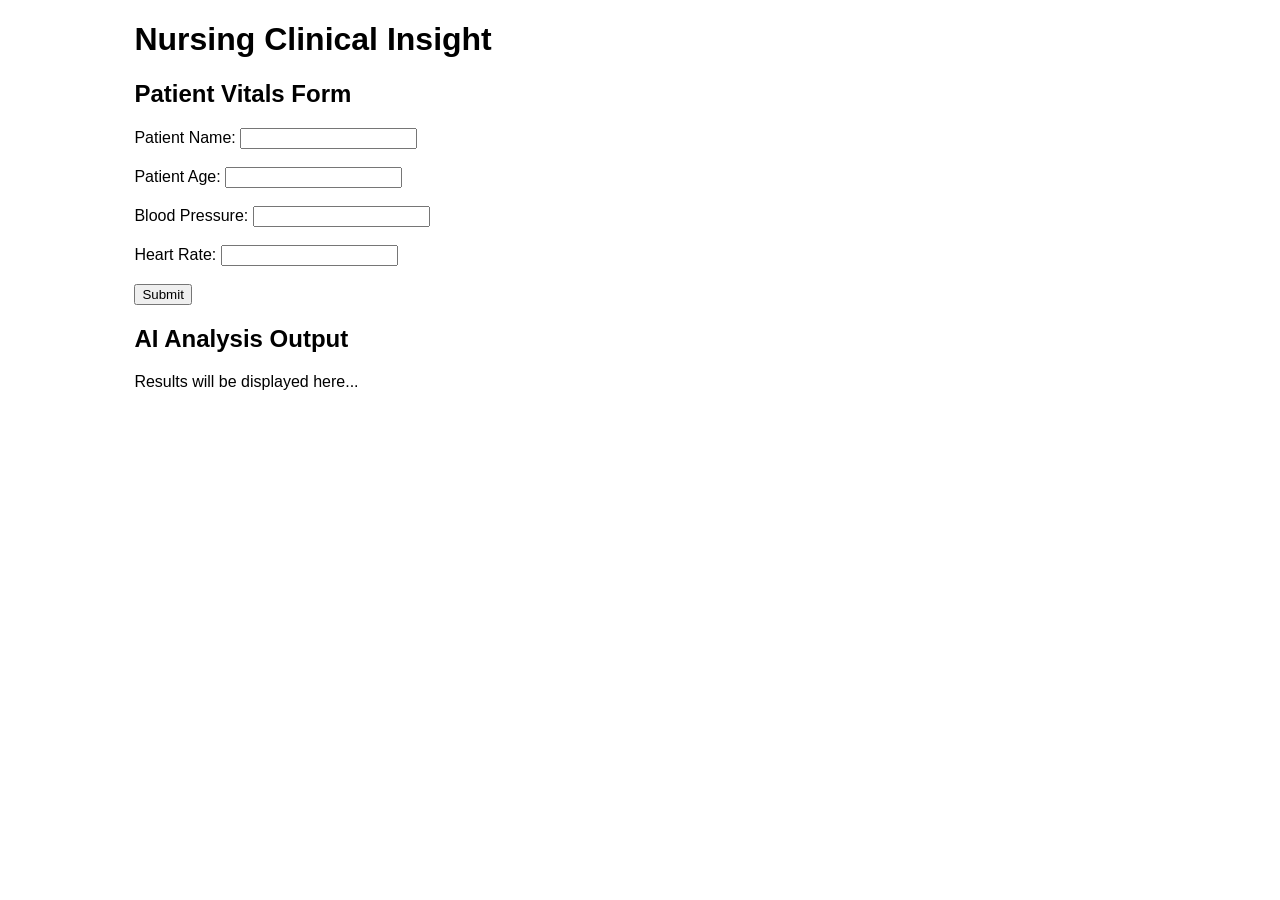
==== index.html @ adc15f8d "Create index.html with main application interface and bilingual support, patient vitals form, and AI" ====
<!DOCTYPE html>
<html>
<head>
    <meta charset="UTF-8">
    <meta name="viewport" content="width=device-width, initial-scale=1.0">
    <title>Nursing Clinical Insight</title>
    <style>
        body { font-family: Arial, sans-serif; }
        .container { width: 80%; margin: auto; }
        .form-section, .analysis-section { margin-top: 20px; }
    </style>
</head>
<body>
    <div class="container">
        <h1>Nursing Clinical Insight</h1>
        <h2>Patient Vitals Form</h2>
        <form id="vitalsForm">
            <label for="patientName">Patient Name:</label>
            <input type="text" id="patientName" required><br><br>
            <label for="patientAge">Patient Age:</label>
            <input type="number" id="patientAge" required><br><br>
            <label for="bloodPressure">Blood Pressure:</label>
            <input type="text" id="bloodPressure" required><br><br>
            <label for="heartRate">Heart Rate:</label>
            <input type="text" id="heartRate" required><br><br>
            <button type="submit">Submit</button>
        </form>
        <div class="analysis-section">
            <h2>AI Analysis Output</h2>
            <div id="aiOutput">Results will be displayed here...</div>
        </div>
    </div>
    <script>
        const form = document.getElementById('vitalsForm');
        form.addEventListener('submit', function(event) {
            event.preventDefault();
            // Placeholder for AI analysis logic
            document.getElementById('aiOutput').innerHTML = 'Analysis based on provided vitals...';
        });
    </script>
</body>
</html>
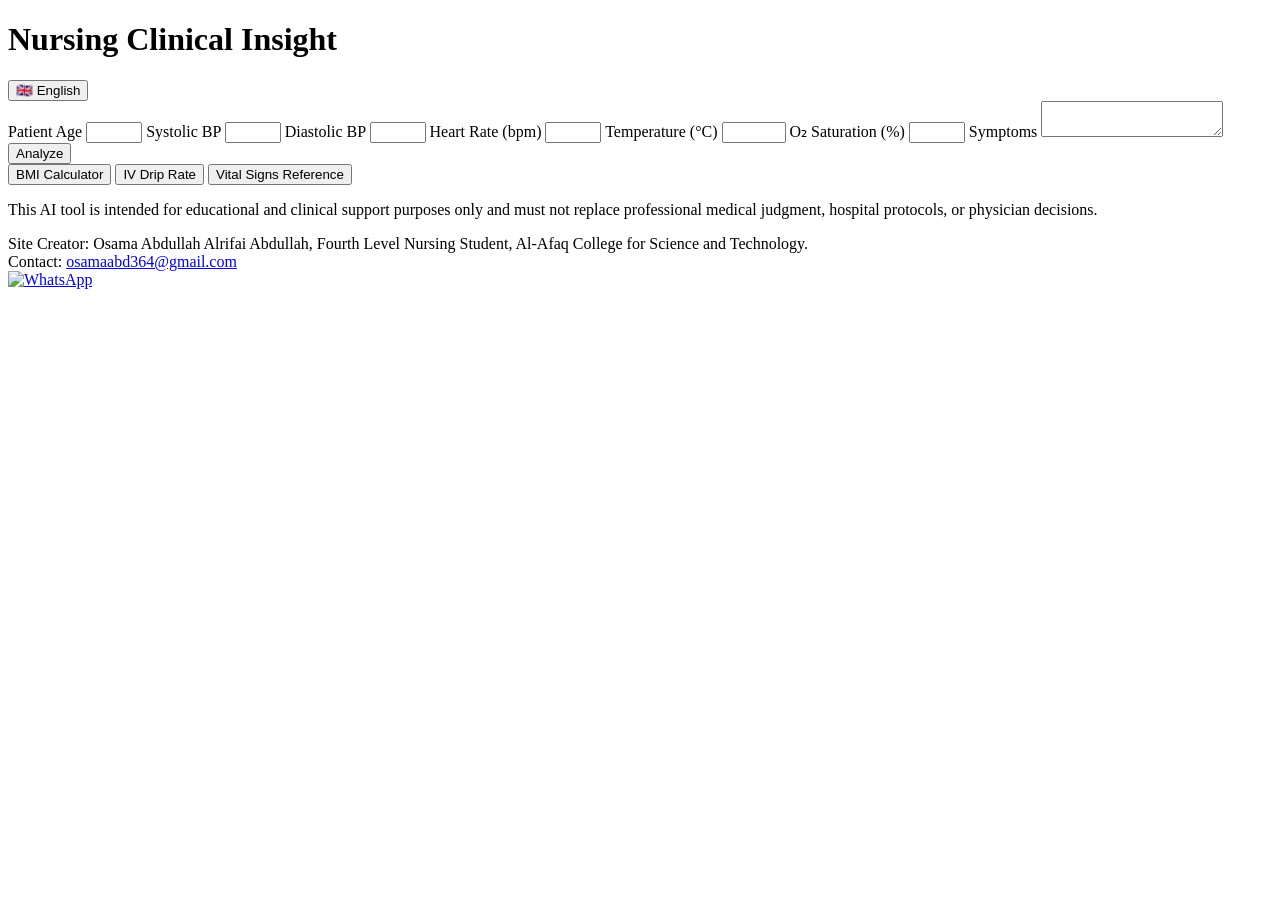
==== commit f1b4f9a7: "Rename public_index.html to index.html" ====
--- a/index.html
+++ b/index.html
@@ -1,42 +1,82 @@
 <!DOCTYPE html>
-<html>
+<html lang="en" dir="ltr">
 <head>
-    <meta charset="UTF-8">
-    <meta name="viewport" content="width=device-width, initial-scale=1.0">
-    <title>Nursing Clinical Insight</title>
-    <style>
-        body { font-family: Arial, sans-serif; }
-        .container { width: 80%; margin: auto; }
-        .form-section, .analysis-section { margin-top: 20px; }
-    </style>
+  <meta charset="UTF-8">
+  <meta name="viewport" content="width=device-width, initial-scale=1">
+  <title>Nursing Clinical Insight</title>
+  <link rel="stylesheet" href="css/style.css">
 </head>
 <body>
-    <div class="container">
-        <h1>Nursing Clinical Insight</h1>
-        <h2>Patient Vitals Form</h2>
-        <form id="vitalsForm">
-            <label for="patientName">Patient Name:</label>
-            <input type="text" id="patientName" required><br><br>
-            <label for="patientAge">Patient Age:</label>
-            <input type="number" id="patientAge" required><br><br>
-            <label for="bloodPressure">Blood Pressure:</label>
-            <input type="text" id="bloodPressure" required><br><br>
-            <label for="heartRate">Heart Rate:</label>
-            <input type="text" id="heartRate" required><br><br>
-            <button type="submit">Submit</button>
-        </form>
-        <div class="analysis-section">
-            <h2>AI Analysis Output</h2>
-            <div id="aiOutput">Results will be displayed here...</div>
-        </div>
-    </div>
-    <script>
-        const form = document.getElementById('vitalsForm');
-        form.addEventListener('submit', function(event) {
-            event.preventDefault();
-            // Placeholder for AI analysis logic
-            document.getElementById('aiOutput').innerHTML = 'Analysis based on provided vitals...';
-        });
-    </script>
+  <main class="container" id="main-container">
+    <header>
+      <h1 id="app-title">Nursing Clinical Insight</h1>
+      <button id="lang-toggle" aria-label="Toggle language">🇬🇧 English</button>
+    </header>
+    <form id="vitals-form" autocomplete="off" aria-describedby="disclaimer">
+      <div class="form-grid">
+        <label>
+          <span data-en="Patient Age" data-ar="العمر">Patient Age</span>
+          <input type="number" name="age" min="0" max="120" required>
+        </label>
+        <label>
+          <span data-en="Systolic BP" data-ar="الضغط الانقباضي">Systolic BP</span>
+          <input type="number" name="systolic" min="40" max="250" required>
+        </label>
+        <label>
+          <span data-en="Diastolic BP" data-ar="الضغط الانبساطي">Diastolic BP</span>
+          <input type="number" name="diastolic" min="30" max="150" required>
+        </label>
+        <label>
+          <span data-en="Heart Rate (bpm)" data-ar="النبض (دقيقة)">Heart Rate (bpm)</span>
+          <input type="number" name="heartRate" min="30" max="220" required>
+        </label>
+        <label>
+          <span data-en="Temperature (°C)" data-ar="درجة الحرارة">Temperature (°C)</span>
+          <input type="number" name="temperature" step="0.1" min="32" max="43" required>
+        </label>
+        <label>
+          <span data-en="O₂ Saturation (%)" data-ar="تشبع الأكسجين">O₂ Saturation (%)</span>
+          <input type="number" name="spo2" min="50" max="100" required>
+        </label>
+        <label class="symptoms-label full-width">
+          <span data-en="Symptoms" data-ar="الأعراض">Symptoms</span>
+          <textarea name="symptoms" rows="2" required></textarea>
+        </label>
+      </div>
+      <button type="submit" class="submit-btn" id="submitBtn" aria-busy="false" data-en="Analyze" data-ar="تحليل">Analyze</button>
+    </form>
+
+    <section id="ai-analysis" aria-live="polite" style="display:none;"></section>
+    <nav class="tools-tabs" aria-label="Nursing Tools">
+      <button class="tab-btn" data-tool="bmi">BMI Calculator</button>
+      <button class="tab-btn" data-tool="ivdrip">IV Drip Rate</button>
+      <button class="tab-btn" data-tool="vitalsref">Vital Signs Reference</button>
+    </nav>
+
+    <section id="nursing-tools">
+      <!-- Content dynamically injected via JS -->
+    </section>
+
+    <section class="disclaimer-container">
+      <p class="disclaimer" id="disclaimer" data-en="This AI tool is intended for educational and clinical support purposes only and must not replace professional medical judgment, hospital protocols, or physician decisions."
+         data-ar="هذه الأداة الذكية مخصصة للأغراض التعليمية ولدعم التمريض فقط، ولا تغني عن الحكم الطبي المهني أو البروتوكولات بالمستشفى أو قرارات الأطباء.">
+        This AI tool is intended for educational and clinical support purposes only and must not replace professional medical judgment, hospital protocols, or physician decisions.
+      </p>
+    </section>
+  </main>
+  <footer>
+    <span id="footer-en" style="display:inline;">
+      Site Creator: Osama Abdullah Alrifai Abdullah, Fourth Level Nursing Student, Al-Afaq College for Science and Technology. <br>
+      Contact: <a href="mailto:osamaabd364@gmail.com">osamaabd364@gmail.com</a>
+    </span>
+    <span id="footer-ar" style="display:none;">
+      صُنع بواسطة: أسامة عبدالله الرفاعي عبدالله – طالب تمريض، المستوى الرابع – كلية آفاق للعلوم والتقنية.<br>
+      البريد الإلكتروني: <a href="mailto:osamaabd364@gmail.com">osamaabd364@gmail.com</a>
+    </span>
+  </footer>
+  <a href="https://wa.me/249125798205" title="WhatsApp" class="whatsapp-btn" target="_blank" rel="noopener" aria-label="Contact via WhatsApp">
+    <img src="assets/whatsapp-icon.svg" alt="WhatsApp" />
+  </a>
+  <script src="js/app.js"></script>
 </body>
-</html>+</html>
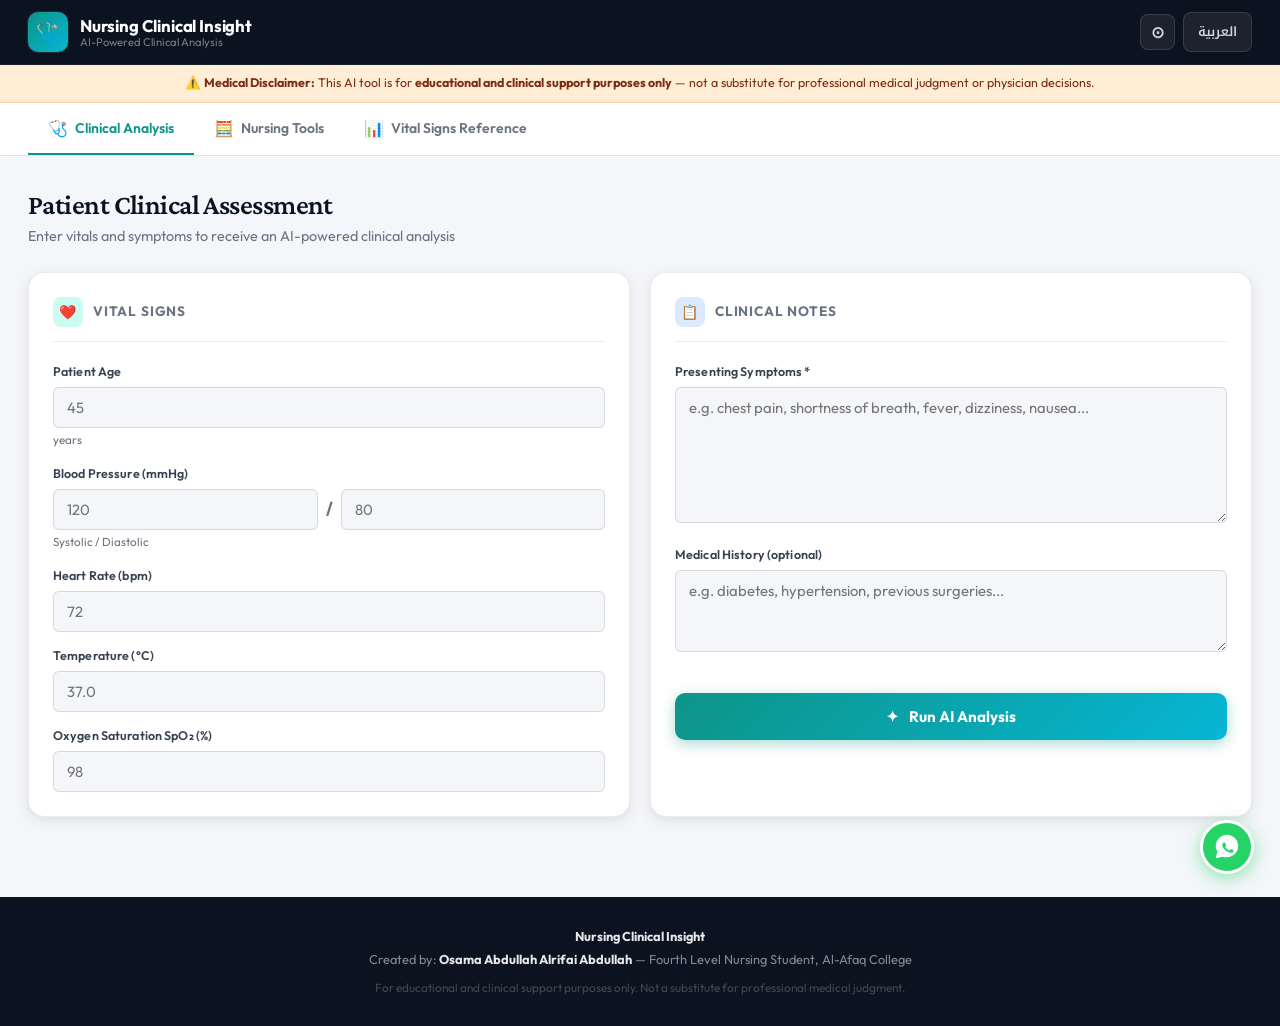
==== commit 6765006d: "Add files via upload" ====
--- a/index.html
+++ b/index.html
@@ -1,82 +1,995 @@
 <!DOCTYPE html>
 <html lang="en" dir="ltr">
 <head>
-  <meta charset="UTF-8">
-  <meta name="viewport" content="width=device-width, initial-scale=1">
-  <title>Nursing Clinical Insight</title>
-  <link rel="stylesheet" href="css/style.css">
+<meta charset="UTF-8">
+<meta name="viewport" content="width=device-width, initial-scale=1.0">
+<title>Nursing Clinical Insight | أداة التحليل السريري</title>
+<link rel="preconnect" href="https://fonts.googleapis.com">
+<link href="https://fonts.googleapis.com/css2?family=Outfit:wght@300;400;500;600;700;800&family=Crimson+Pro:ital,wght@0,400;0,600;1,400&family=Noto+Kufi+Arabic:wght@300;400;500;600;700&display=swap" rel="stylesheet">
+<style>
+:root {
+  --ink: #0b1320;
+  --ink2: #374151;
+  --ink3: #6b7280;
+  --canvas: #f4f6fa;
+  --white: #ffffff;
+  --card: #ffffff;
+  --border: rgba(0,0,0,0.08);
+  --border2: rgba(0,0,0,0.12);
+
+  --teal: #0d9488;
+  --teal-light: #ccfbf1;
+  --teal-dark: #065f52;
+  --cyan: #06b6d4;
+  --blue: #2563eb;
+  --indigo: #4f46e5;
+
+  --red: #dc2626;
+  --red-light: #fee2e2;
+  --orange: #ea580c;
+  --orange-light: #ffedd5;
+  --yellow: #d97706;
+  --yellow-light: #fef3c7;
+  --green: #059669;
+  --green-light: #d1fae5;
+
+  --shadow-sm: 0 1px 3px rgba(0,0,0,0.06), 0 1px 2px rgba(0,0,0,0.04);
+  --shadow: 0 4px 16px rgba(0,0,0,0.07), 0 2px 6px rgba(0,0,0,0.04);
+  --shadow-lg: 0 10px 40px rgba(0,0,0,0.10), 0 4px 12px rgba(0,0,0,0.06);
+  --radius: 16px;
+  --radius-sm: 10px;
+  --radius-xs: 6px;
+
+  --font: 'Outfit', 'Noto Kufi Arabic', sans-serif;
+  --font-serif: 'Crimson Pro', serif;
+}
+
+*, *::before, *::after { box-sizing: border-box; margin: 0; padding: 0; }
+html { scroll-behavior: smooth; }
+
+body {
+  font-family: var(--font);
+  background: var(--canvas);
+  color: var(--ink);
+  min-height: 100vh;
+  line-height: 1.6;
+}
+body.rtl { direction: rtl; font-family: 'Noto Kufi Arabic', 'Outfit', sans-serif; }
+
+/* ── HEADER ── */
+header {
+  background: var(--ink);
+  position: sticky; top: 0; z-index: 200;
+  border-bottom: 1px solid rgba(255,255,255,0.06);
+}
+.header-inner {
+  max-width: 1280px; margin: 0 auto;
+  display: flex; align-items: center; justify-content: space-between;
+  padding: 0 28px; height: 64px; gap: 20px;
+}
+.logo-area { display: flex; align-items: center; gap: 12px; flex-shrink: 0; }
+.logo-mark {
+  width: 40px; height: 40px; border-radius: 10px;
+  background: linear-gradient(135deg, var(--teal) 0%, var(--cyan) 100%);
+  display: flex; align-items: center; justify-content: center;
+  font-size: 19px; flex-shrink: 0;
+  box-shadow: 0 0 0 1px rgba(255,255,255,0.1);
+}
+.logo-text { line-height: 1.25; }
+.logo-text h1 { font-size: 1.05rem; font-weight: 700; color: #fff; letter-spacing: -0.01em; }
+.logo-text p { font-size: 0.7rem; color: rgba(255,255,255,0.45); font-weight: 400; }
+
+.header-right { display: flex; align-items: center; gap: 8px; }
+.hdr-btn {
+  background: rgba(255,255,255,0.07);
+  border: 1px solid rgba(255,255,255,0.12);
+  color: rgba(255,255,255,0.8); border-radius: 8px;
+  padding: 7px 14px; font-size: 0.8rem; font-weight: 600;
+  cursor: pointer; font-family: var(--font);
+  transition: background 0.15s, color 0.15s;
+  white-space: nowrap;
+}
+.hdr-btn:hover { background: rgba(255,255,255,0.14); color: #fff; }
+.hdr-btn.icon-btn { padding: 7px 10px; font-size: 1rem; }
+
+/* ── DISCLAIMER ── */
+.disclaimer {
+  background: var(--orange-light);
+  border-bottom: 1px solid rgba(234,88,12,0.2);
+  padding: 9px 28px; font-size: 0.78rem;
+  color: #7c2d12; text-align: center; line-height: 1.5;
+}
+body.rtl .disclaimer { text-align: center; }
+
+/* ── TABS ── */
+.tabs-wrapper {
+  background: var(--white);
+  border-bottom: 1px solid var(--border2);
+}
+.tabs-inner {
+  max-width: 1280px; margin: 0 auto;
+  display: flex; padding: 0 28px;
+  overflow-x: auto; scrollbar-width: none;
+}
+.tabs-inner::-webkit-scrollbar { display: none; }
+.tab-btn {
+  padding: 0 20px; height: 52px;
+  font-size: 0.875rem; font-weight: 600;
+  color: var(--ink3); background: none; border: none;
+  border-bottom: 2.5px solid transparent;
+  cursor: pointer; white-space: nowrap;
+  transition: color 0.15s, border-color 0.15s;
+  font-family: var(--font);
+  display: flex; align-items: center; gap: 7px;
+}
+.tab-btn:hover { color: var(--ink); }
+.tab-btn.active { color: var(--teal); border-bottom-color: var(--teal); }
+.tab-emoji { font-size: 1rem; }
+
+/* ── MAIN ── */
+main { max-width: 1280px; margin: 0 auto; padding: 32px 28px 80px; }
+@media(max-width:640px) { main { padding: 20px 16px 60px; } }
+.tab-panel { display: none; }
+.tab-panel.active { display: block; animation: reveal 0.25s ease; }
+@keyframes reveal { from { opacity:0; transform:translateY(6px); } to { opacity:1; transform:translateY(0); } }
+
+/* ── SECTION HEADER ── */
+.sec-header { margin-bottom: 24px; }
+.sec-header h2 {
+  font-family: var(--font-serif); font-size: 1.75rem;
+  font-weight: 600; color: var(--ink); letter-spacing: -0.02em;
+  line-height: 1.2;
+}
+.sec-header p { color: var(--ink3); font-size: 0.9rem; margin-top: 4px; }
+
+/* ── FORM GRID ── */
+.form-grid {
+  display: grid; grid-template-columns: 1fr 1fr;
+  gap: 20px; margin-bottom: 0;
+}
+@media(max-width:700px) { .form-grid { grid-template-columns: 1fr; } }
+
+/* ── CARD ── */
+.card {
+  background: var(--card); border-radius: var(--radius);
+  border: 1px solid var(--border);
+  box-shadow: var(--shadow);
+  padding: 24px;
+}
+.card-head {
+  display: flex; align-items: center; gap: 10px;
+  font-size: 0.85rem; font-weight: 700;
+  color: var(--ink3); text-transform: uppercase;
+  letter-spacing: 0.06em; margin-bottom: 20px;
+  padding-bottom: 14px; border-bottom: 1px solid var(--border);
+}
+.card-head-icon {
+  width: 30px; height: 30px; border-radius: 8px;
+  display: flex; align-items: center; justify-content: center;
+  font-size: 14px; flex-shrink: 0;
+}
+.icon-teal { background: var(--teal-light); }
+.icon-blue { background: #dbeafe; }
+.icon-purple { background: #ede9fe; }
+
+/* ── FIELDS ── */
+.field { margin-bottom: 14px; }
+.field:last-child { margin-bottom: 0; }
+label {
+  display: block; font-size: 0.78rem; font-weight: 600;
+  color: var(--ink2); margin-bottom: 5px; letter-spacing: 0.01em;
+}
+input[type=number], input[type=text], textarea {
+  width: 100%; padding: 10px 13px;
+  border: 1.5px solid var(--border2);
+  border-radius: var(--radius-xs);
+  font-size: 0.93rem; font-family: var(--font);
+  background: var(--canvas); color: var(--ink);
+  transition: border-color 0.15s, box-shadow 0.15s;
+  outline: none;
+}
+input:focus, textarea:focus {
+  border-color: var(--teal);
+  box-shadow: 0 0 0 3px rgba(13,148,136,0.12);
+  background: var(--white);
+}
+textarea { resize: vertical; min-height: 82px; }
+.field-hint { font-size: 0.73rem; color: var(--ink3); margin-top: 3px; }
+.bp-row { display: flex; gap: 8px; align-items: center; }
+.bp-row input { flex: 1; }
+.bp-sep { font-size: 1.1rem; color: var(--ink3); font-weight: 700; }
+
+/* ── ANALYZE BTN ── */
+.submit-area { padding-top: 20px; }
+.analyze-btn {
+  width: 100%;
+  background: linear-gradient(135deg, var(--teal) 0%, var(--cyan) 100%);
+  color: #fff; border: none; border-radius: var(--radius-sm);
+  padding: 14px 24px; font-size: 0.95rem; font-weight: 700;
+  cursor: pointer; font-family: var(--font);
+  box-shadow: 0 4px 14px rgba(13,148,136,0.35);
+  transition: transform 0.12s, box-shadow 0.12s;
+  display: flex; align-items: center; justify-content: center; gap: 10px;
+}
+.analyze-btn:hover { transform: translateY(-1px); box-shadow: 0 6px 20px rgba(13,148,136,0.45); }
+.analyze-btn:active { transform: translateY(0); }
+.analyze-btn:disabled { opacity: 0.55; cursor: not-allowed; transform: none; }
+.spinner {
+  width: 18px; height: 18px;
+  border: 2.5px solid rgba(255,255,255,0.4);
+  border-top-color: #fff; border-radius: 50%;
+  animation: spin 0.75s linear infinite; display: none;
+}
+.spinner.active { display: inline-block; }
+@keyframes spin { to { transform: rotate(360deg); } }
+
+/* ── RESULTS ── */
+#results-area { margin-top: 28px; display: none; animation: reveal 0.35s ease; }
+#results-area.visible { display: block; }
+.results-header {
+  display: flex; align-items: center; gap: 12px;
+  margin-bottom: 20px;
+}
+.results-header h3 {
+  font-family: var(--font-serif); font-size: 1.45rem;
+  font-weight: 600; color: var(--ink); letter-spacing: -0.02em;
+}
+.results-grid { display: grid; grid-template-columns: 1fr 1fr; gap: 16px; }
+@media(max-width:700px) { .results-grid { grid-template-columns: 1fr; } }
+
+.result-card {
+  background: var(--card); border-radius: var(--radius);
+  border: 1px solid var(--border);
+  box-shadow: var(--shadow-sm); padding: 20px;
+}
+.result-card.full { grid-column: 1 / -1; }
+.result-card-head {
+  font-size: 0.75rem; font-weight: 700;
+  color: var(--ink3); text-transform: uppercase;
+  letter-spacing: 0.06em; margin-bottom: 14px;
+  padding-bottom: 10px; border-bottom: 1px solid var(--border);
+  display: flex; align-items: center; gap: 7px;
+}
+
+/* Risk badge */
+.risk-badge {
+  display: inline-flex; align-items: center; gap: 8px;
+  padding: 8px 18px; border-radius: 100px;
+  font-weight: 700; font-size: 1rem; margin-bottom: 6px;
+}
+.risk-low { background: var(--green-light); color: #065f46; }
+.risk-moderate { background: var(--yellow-light); color: #78350f; }
+.risk-high { background: var(--red-light); color: #7f1d1d; }
+
+/* Warnings */
+.warning-item {
+  display: flex; align-items: flex-start; gap: 10px;
+  padding: 9px 12px; border-radius: var(--radius-xs);
+  margin-bottom: 7px; font-size: 0.87rem; line-height: 1.5;
+}
+.warning-item.red { background: var(--red-light); color: #7f1d1d; border-left: 3px solid var(--red); }
+.warning-item.orange { background: var(--orange-light); color: #7c2d12; border-left: 3px solid var(--orange); }
+.warning-item.yellow { background: var(--yellow-light); color: #78350f; border-left: 3px solid var(--yellow); }
+body.rtl .warning-item { border-left: none; border-right: 3px solid; }
+body.rtl .warning-item.red { border-right-color: var(--red); }
+body.rtl .warning-item.orange { border-right-color: var(--orange); }
+body.rtl .warning-item.yellow { border-right-color: var(--yellow); }
+
+/* Conditions */
+.condition-tag {
+  display: inline-flex; align-items: center; gap: 5px;
+  padding: 5px 12px; border-radius: 100px; font-size: 0.82rem; font-weight: 600;
+  margin: 3px; background: #f0fdf9; color: var(--teal-dark);
+  border: 1.5px solid rgba(13,148,136,0.2);
+}
+
+/* Actions */
+.action-item {
+  display: flex; align-items: flex-start; gap: 12px;
+  padding: 10px 0; border-bottom: 1px solid var(--border);
+  font-size: 0.88rem; color: var(--ink2); line-height: 1.5;
+}
+.action-item:last-child { border-bottom: none; }
+.action-num {
+  width: 22px; height: 22px; border-radius: 50%;
+  background: var(--teal); color: #fff;
+  font-size: 0.72rem; font-weight: 800;
+  display: flex; align-items: center; justify-content: center;
+  flex-shrink: 0; margin-top: 1px;
+}
+
+/* Deterioration bar */
+.deter-bar-wrap { margin-top: 14px; }
+.deter-labels {
+  display: flex; justify-content: space-between;
+  font-size: 0.75rem; color: var(--ink3); margin-bottom: 5px;
+}
+.deter-score { font-weight: 700; font-size: 0.95rem; }
+.deter-bar {
+  height: 7px; border-radius: 100px;
+  background: var(--border2); overflow: hidden;
+}
+.deter-fill {
+  height: 100%; border-radius: 100px;
+  transition: width 1.2s cubic-bezier(0.4,0,0.2,1);
+}
+
+/* ── TOOLS ── */
+.tool-grid {
+  display: grid; grid-template-columns: repeat(3,1fr); gap: 18px;
+}
+@media(max-width:900px) { .tool-grid { grid-template-columns: 1fr; } }
+@media(max-width:600px) { .tool-grid { grid-template-columns: 1fr; } }
+
+.calc-btn {
+  background: var(--ink); color: #fff; border: none;
+  border-radius: var(--radius-xs); padding: 10px 18px;
+  font-size: 0.85rem; font-weight: 700; cursor: pointer;
+  font-family: var(--font); transition: background 0.15s;
+  margin-top: 10px; width: 100%;
+}
+.calc-btn:hover { background: #1e293b; }
+.tool-result {
+  background: var(--canvas); border-radius: var(--radius-xs);
+  border: 1px solid var(--border2);
+  padding: 12px 14px; margin-top: 10px;
+  font-size: 0.93rem; font-weight: 600; color: var(--teal);
+  min-height: 42px; line-height: 1.5;
+}
+
+/* ── VITALS TABLE ── */
+.table-wrap { overflow-x: auto; border-radius: var(--radius-sm); }
+.vital-table { width: 100%; border-collapse: collapse; font-size: 0.87rem; min-width: 560px; }
+.vital-table thead th {
+  background: var(--ink); color: #fff;
+  padding: 11px 14px; text-align: left; font-weight: 600;
+  font-size: 0.78rem; text-transform: uppercase; letter-spacing: 0.05em;
+}
+body.rtl .vital-table thead th { text-align: right; }
+.vital-table thead th:first-child { border-radius: 8px 0 0 0; }
+.vital-table thead th:last-child { border-radius: 0 8px 0 0; }
+.vital-table td { padding: 10px 14px; border-bottom: 1px solid var(--border); color: var(--ink2); }
+.vital-table tr:last-child td { border-bottom: none; }
+.vital-table tr:hover td { background: #f8fafc; }
+.badge { padding: 3px 10px; border-radius: 100px; font-size: 0.75rem; font-weight: 700; display: inline-block; }
+.badge-normal { background: var(--green-light); color: #065f46; }
+.badge-critical { background: var(--red-light); color: #7f1d1d; }
+.badge-monitor { background: #dbeafe; color: #1e3a8a; }
+
+/* ── LOADING OVERLAY ── */
+.loading-overlay {
+  display: none; position: fixed; inset: 0; z-index: 500;
+  background: rgba(11,19,32,0.7);
+  align-items: center; justify-content: center;
+  flex-direction: column; gap: 18px;
+  backdrop-filter: blur(6px);
+}
+.loading-overlay.active { display: flex; }
+.loading-ring {
+  width: 56px; height: 56px; border-radius: 50%;
+  border: 4px solid rgba(255,255,255,0.2);
+  border-top-color: var(--teal);
+  animation: spin 0.9s linear infinite;
+}
+.loading-text { color: #fff; font-size: 0.95rem; font-weight: 600; }
+
+/* ── WA BTN ── */
+.wa-btn {
+  position: fixed; bottom: 26px; right: 26px; z-index: 300;
+  width: 54px; height: 54px; border-radius: 50%;
+  background: #25d366;
+  display: flex; align-items: center; justify-content: center;
+  text-decoration: none;
+  box-shadow: 0 4px 16px rgba(37,211,102,0.5);
+  transition: transform 0.2s, box-shadow 0.2s;
+  border: 3px solid #fff;
+}
+body.rtl .wa-btn { right: auto; left: 26px; }
+.wa-btn:hover { transform: scale(1.1); box-shadow: 0 6px 24px rgba(37,211,102,0.6); }
+
+/* ── FOOTER ── */
+footer {
+  background: var(--ink); color: rgba(255,255,255,0.5);
+  text-align: center; padding: 28px 20px;
+  font-size: 0.8rem; line-height: 1.8;
+}
+footer strong { color: rgba(255,255,255,0.9); }
+footer a { color: var(--teal); text-decoration: none; }
+
+/* ── HIGH CONTRAST ── */
+body.high-contrast {
+  --ink: #ffffff; --ink2: #e5e7eb; --ink3: #9ca3af;
+  --canvas: #000000; --white: #111111; --card: #111111;
+  --border: rgba(255,255,255,0.1); --border2: rgba(255,255,255,0.15);
+  --teal: #2dd4bf; --cyan: #67e8f9;
+}
+body.high-contrast header { background: #000; border-bottom-color: rgba(255,255,255,0.1); }
+body.high-contrast footer { background: #000; }
+
+/* ── SCROLLBAR ── */
+::-webkit-scrollbar { width: 6px; height: 6px; }
+::-webkit-scrollbar-track { background: transparent; }
+::-webkit-scrollbar-thumb { background: var(--border2); border-radius: 3px; }
+
+/* ── PULSE INDICATOR ── */
+.pulse-dot {
+  width: 8px; height: 8px; border-radius: 50%;
+  background: var(--teal); display: inline-block;
+  animation: pulse-ring 2s infinite;
+}
+@keyframes pulse-ring {
+  0%,100% { opacity:1; transform:scale(1); }
+  50% { opacity:0.4; transform:scale(1.5); }
+}
+
+/* ── EMPTY STATE ── */
+.empty-icon { font-size: 2.5rem; margin-bottom: 10px; }
+.empty-msg { color: var(--ink3); font-size: 0.9rem; }
+</style>
 </head>
 <body>
-  <main class="container" id="main-container">
-    <header>
-      <h1 id="app-title">Nursing Clinical Insight</h1>
-      <button id="lang-toggle" aria-label="Toggle language">🇬🇧 English</button>
-    </header>
-    <form id="vitals-form" autocomplete="off" aria-describedby="disclaimer">
+
+<!-- LOADING -->
+<div class="loading-overlay" id="loadingOverlay" role="status" aria-live="polite">
+  <div class="loading-ring"></div>
+  <div class="loading-text" id="loadingText">Analyzing patient data with AI...</div>
+</div>
+
+<!-- HEADER -->
+<header role="banner">
+  <div class="header-inner">
+    <div class="logo-area">
+      <div class="logo-mark" aria-hidden="true">🩺</div>
+      <div class="logo-text">
+        <h1 id="appTitle">Nursing Clinical Insight</h1>
+        <p id="appSubtitle">AI-Powered Clinical Analysis</p>
+      </div>
+    </div>
+    <div class="header-right">
+      <button class="hdr-btn icon-btn" onclick="toggleContrast()" aria-label="Toggle high contrast" title="High Contrast">⊙</button>
+      <button class="hdr-btn" onclick="toggleLang()" id="langBtn">العربية</button>
+    </div>
+  </div>
+</header>
+
+<!-- DISCLAIMER -->
+<div class="disclaimer" role="alert" id="disclaimerText">
+  ⚠️ <strong>Medical Disclaimer:</strong> This AI tool is for <strong>educational and clinical support purposes only</strong> — not a substitute for professional medical judgment or physician decisions.
+</div>
+
+<!-- TABS -->
+<div class="tabs-wrapper" role="navigation" aria-label="App sections">
+  <div class="tabs-inner">
+    <button class="tab-btn active" onclick="showTab('clinical')" id="tab-clinical" aria-selected="true">
+      <span class="tab-emoji">🩺</span><span data-en="Clinical Analysis" data-ar="التحليل السريري">Clinical Analysis</span>
+    </button>
+    <button class="tab-btn" onclick="showTab('tools')" id="tab-tools" aria-selected="false">
+      <span class="tab-emoji">🧮</span><span data-en="Nursing Tools" data-ar="أدوات التمريض">Nursing Tools</span>
+    </button>
+    <button class="tab-btn" onclick="showTab('vitals')" id="tab-vitals" aria-selected="false">
+      <span class="tab-emoji">📊</span><span data-en="Vital Signs Reference" data-ar="مرجع العلامات الحيوية">Vital Signs Reference</span>
+    </button>
+  </div>
+</div>
+
+<!-- MAIN -->
+<main>
+
+  <!-- TAB: CLINICAL ANALYSIS -->
+  <div class="tab-panel active" id="panel-clinical">
+    <div class="sec-header">
+      <h2 data-en="Patient Clinical Assessment" data-ar="التقييم السريري للمريض">Patient Clinical Assessment</h2>
+      <p data-en="Enter vitals and symptoms to receive an AI-powered clinical analysis" data-ar="أدخل العلامات الحيوية والأعراض للحصول على تحليل بالذكاء الاصطناعي">Enter vitals and symptoms to receive an AI-powered clinical analysis</p>
+    </div>
+
+    <form id="clinicalForm" onsubmit="analyzePatient(event)" novalidate>
       <div class="form-grid">
-        <label>
-          <span data-en="Patient Age" data-ar="العمر">Patient Age</span>
-          <input type="number" name="age" min="0" max="120" required>
-        </label>
-        <label>
-          <span data-en="Systolic BP" data-ar="الضغط الانقباضي">Systolic BP</span>
-          <input type="number" name="systolic" min="40" max="250" required>
-        </label>
-        <label>
-          <span data-en="Diastolic BP" data-ar="الضغط الانبساطي">Diastolic BP</span>
-          <input type="number" name="diastolic" min="30" max="150" required>
-        </label>
-        <label>
-          <span data-en="Heart Rate (bpm)" data-ar="النبض (دقيقة)">Heart Rate (bpm)</span>
-          <input type="number" name="heartRate" min="30" max="220" required>
-        </label>
-        <label>
-          <span data-en="Temperature (°C)" data-ar="درجة الحرارة">Temperature (°C)</span>
-          <input type="number" name="temperature" step="0.1" min="32" max="43" required>
-        </label>
-        <label>
-          <span data-en="O₂ Saturation (%)" data-ar="تشبع الأكسجين">O₂ Saturation (%)</span>
-          <input type="number" name="spo2" min="50" max="100" required>
-        </label>
-        <label class="symptoms-label full-width">
-          <span data-en="Symptoms" data-ar="الأعراض">Symptoms</span>
-          <textarea name="symptoms" rows="2" required></textarea>
-        </label>
+
+        <!-- Vital Signs Card -->
+        <div class="card" role="group">
+          <div class="card-head">
+            <div class="card-head-icon icon-teal">❤️</div>
+            <span data-en="Vital Signs" data-ar="العلامات الحيوية">Vital Signs</span>
+          </div>
+
+          <div class="field">
+            <label for="age" data-en="Patient Age" data-ar="عمر المريض">Patient Age</label>
+            <input type="number" id="age" min="0" max="120" placeholder="45" required>
+            <div class="field-hint" data-en="years" data-ar="سنة">years</div>
+          </div>
+
+          <div class="field">
+            <label data-en="Blood Pressure (mmHg)" data-ar="ضغط الدم (مم زئبق)">Blood Pressure (mmHg)</label>
+            <div class="bp-row">
+              <input type="number" id="systolic" min="50" max="300" placeholder="120" required>
+              <span class="bp-sep">/</span>
+              <input type="number" id="diastolic" min="30" max="200" placeholder="80" required>
+            </div>
+            <div class="field-hint">Systolic / Diastolic</div>
+          </div>
+
+          <div class="field">
+            <label for="heartRate" data-en="Heart Rate (bpm)" data-ar="معدل ضربات القلب (نبضة/دقيقة)">Heart Rate (bpm)</label>
+            <input type="number" id="heartRate" min="20" max="300" placeholder="72" required>
+          </div>
+
+          <div class="field">
+            <label for="temperature" data-en="Temperature (°C)" data-ar="درجة الحرارة (°م)">Temperature (°C)</label>
+            <input type="number" id="temperature" min="30" max="45" step="0.1" placeholder="37.0" required>
+          </div>
+
+          <div class="field">
+            <label for="spo2" data-en="Oxygen Saturation SpO₂ (%)" data-ar="تشبع الأكسجين SpO₂ (٪)">Oxygen Saturation SpO₂ (%)</label>
+            <input type="number" id="spo2" min="50" max="100" placeholder="98" required>
+          </div>
+        </div>
+
+        <!-- Symptoms Card -->
+        <div class="card" role="group">
+          <div class="card-head">
+            <div class="card-head-icon icon-blue">📋</div>
+            <span data-en="Clinical Notes" data-ar="الملاحظات السريرية">Clinical Notes</span>
+          </div>
+
+          <div class="field">
+            <label for="symptoms" data-en="Presenting Symptoms *" data-ar="الأعراض الحالية *">Presenting Symptoms *</label>
+            <textarea id="symptoms" rows="6" placeholder="e.g. chest pain, shortness of breath, fever, dizziness, nausea..." required></textarea>
+          </div>
+
+          <div class="field">
+            <label for="history" data-en="Medical History (optional)" data-ar="التاريخ الطبي (اختياري)">Medical History (optional)</label>
+            <textarea id="history" rows="3" placeholder="e.g. diabetes, hypertension, previous surgeries..."></textarea>
+          </div>
+
+          <div class="submit-area">
+            <button type="submit" class="analyze-btn" id="analyzeBtn">
+              <span class="spinner" id="btnSpinner"></span>
+              <span>✦</span>
+              <span id="btnText" data-en="Run AI Analysis" data-ar="تشغيل تحليل الذكاء الاصطناعي">Run AI Analysis</span>
+            </button>
+          </div>
+        </div>
+
       </div>
-      <button type="submit" class="submit-btn" id="submitBtn" aria-busy="false" data-en="Analyze" data-ar="تحليل">Analyze</button>
     </form>
 
-    <section id="ai-analysis" aria-live="polite" style="display:none;"></section>
-    <nav class="tools-tabs" aria-label="Nursing Tools">
-      <button class="tab-btn" data-tool="bmi">BMI Calculator</button>
-      <button class="tab-btn" data-tool="ivdrip">IV Drip Rate</button>
-      <button class="tab-btn" data-tool="vitalsref">Vital Signs Reference</button>
-    </nav>
-
-    <section id="nursing-tools">
-      <!-- Content dynamically injected via JS -->
-    </section>
-
-    <section class="disclaimer-container">
-      <p class="disclaimer" id="disclaimer" data-en="This AI tool is intended for educational and clinical support purposes only and must not replace professional medical judgment, hospital protocols, or physician decisions."
-         data-ar="هذه الأداة الذكية مخصصة للأغراض التعليمية ولدعم التمريض فقط، ولا تغني عن الحكم الطبي المهني أو البروتوكولات بالمستشفى أو قرارات الأطباء.">
-        This AI tool is intended for educational and clinical support purposes only and must not replace professional medical judgment, hospital protocols, or physician decisions.
-      </p>
-    </section>
-  </main>
-  <footer>
-    <span id="footer-en" style="display:inline;">
-      Site Creator: Osama Abdullah Alrifai Abdullah, Fourth Level Nursing Student, Al-Afaq College for Science and Technology. <br>
-      Contact: <a href="mailto:osamaabd364@gmail.com">osamaabd364@gmail.com</a>
-    </span>
-    <span id="footer-ar" style="display:none;">
-      صُنع بواسطة: أسامة عبدالله الرفاعي عبدالله – طالب تمريض، المستوى الرابع – كلية آفاق للعلوم والتقنية.<br>
-      البريد الإلكتروني: <a href="mailto:osamaabd364@gmail.com">osamaabd364@gmail.com</a>
-    </span>
-  </footer>
-  <a href="https://wa.me/249125798205" title="WhatsApp" class="whatsapp-btn" target="_blank" rel="noopener" aria-label="Contact via WhatsApp">
-    <img src="assets/whatsapp-icon.svg" alt="WhatsApp" />
-  </a>
-  <script src="js/app.js"></script>
+    <!-- RESULTS -->
+    <div id="results-area" role="region" aria-label="Analysis results" aria-live="polite">
+      <div class="results-header">
+        <span class="pulse-dot"></span>
+        <h3 data-en="AI Clinical Analysis Report" data-ar="تقرير التحليل السريري بالذكاء الاصطناعي">AI Clinical Analysis Report</h3>
+      </div>
+      <div class="results-grid" id="resultsGrid"></div>
+    </div>
+  </div>
+
+  <!-- TAB: NURSING TOOLS -->
+  <div class="tab-panel" id="panel-tools">
+    <div class="sec-header">
+      <h2 data-en="Nursing Calculation Tools" data-ar="أدوات الحساب التمريضية">Nursing Calculation Tools</h2>
+      <p data-en="Quick-reference calculators for everyday clinical use" data-ar="آلات حاسبة سريعة للاستخدام السريري اليومي">Quick-reference calculators for everyday clinical use</p>
+    </div>
+
+    <div class="tool-grid">
+      <!-- BMI -->
+      <div class="card">
+        <div class="card-head">
+          <div class="card-head-icon icon-teal">⚖️</div>
+          <span data-en="BMI Calculator" data-ar="حاسبة مؤشر كتلة الجسم">BMI Calculator</span>
+        </div>
+        <div class="field">
+          <label data-en="Weight (kg)" data-ar="الوزن (كجم)">Weight (kg)</label>
+          <input type="number" id="bmiWeight" min="1" max="500" placeholder="70">
+        </div>
+        <div class="field">
+          <label data-en="Height (cm)" data-ar="الطول (سم)">Height (cm)</label>
+          <input type="number" id="bmiHeight" min="50" max="250" placeholder="170">
+        </div>
+        <button class="calc-btn" onclick="calcBMI()" data-en="Calculate BMI" data-ar="احسب مؤشر كتلة الجسم">Calculate BMI</button>
+        <div class="tool-result" id="bmiResult" aria-live="polite">—</div>
+      </div>
+
+      <!-- IV Drip -->
+      <div class="card">
+        <div class="card-head">
+          <div class="card-head-icon icon-blue">💉</div>
+          <span data-en="IV Drip Rate" data-ar="معدل التقطير الوريدي">IV Drip Rate</span>
+        </div>
+        <div class="field">
+          <label data-en="Volume (mL)" data-ar="الحجم (مل)">Volume (mL)</label>
+          <input type="number" id="ivVolume" min="1" placeholder="1000">
+        </div>
+        <div class="field">
+          <label data-en="Time (hours)" data-ar="الوقت (ساعات)">Time (hours)</label>
+          <input type="number" id="ivTime" min="0.1" step="0.1" placeholder="8">
+        </div>
+        <div class="field">
+          <label data-en="Drop Factor (gtts/mL)" data-ar="عامل القطرة (قطرة/مل)">Drop Factor (gtts/mL)</label>
+          <input type="number" id="ivDrop" value="20" min="1">
+        </div>
+        <button class="calc-btn" onclick="calcIV()" data-en="Calculate Drip Rate" data-ar="احسب معدل التقطير">Calculate Drip Rate</button>
+        <div class="tool-result" id="ivResult" aria-live="polite">—</div>
+      </div>
+
+      <!-- Drug Dose -->
+      <div class="card">
+        <div class="card-head">
+          <div class="card-head-icon icon-purple">💊</div>
+          <span data-en="Drug Dose Calculator" data-ar="حاسبة جرعة الدواء">Drug Dose Calculator</span>
+        </div>
+        <div class="field">
+          <label data-en="Ordered Dose (mg)" data-ar="الجرعة المطلوبة (ملجم)">Ordered Dose (mg)</label>
+          <input type="number" id="drugOrdered" min="0.01" step="0.01" placeholder="500">
+        </div>
+        <div class="field">
+          <label data-en="Concentration (mg/mL)" data-ar="التركيز (ملجم/مل)">Concentration (mg/mL)</label>
+          <input type="number" id="drugConc" min="0.01" step="0.01" placeholder="250">
+        </div>
+        <div class="field">
+          <label data-en="Volume on Hand (mL)" data-ar="الحجم المتاح (مل)">Volume on Hand (mL)</label>
+          <input type="number" id="drugVol" min="0.01" step="0.01" placeholder="5">
+        </div>
+        <button class="calc-btn" onclick="calcDrug()" data-en="Calculate Volume" data-ar="احسب الحجم">Calculate Volume</button>
+        <div class="tool-result" id="drugResult" aria-live="polite">—</div>
+      </div>
+    </div>
+  </div>
+
+  <!-- TAB: VITALS REFERENCE -->
+  <div class="tab-panel" id="panel-vitals">
+    <div class="sec-header">
+      <h2 data-en="Vital Signs Quick Reference" data-ar="مرجع العلامات الحيوية السريع">Vital Signs Quick Reference</h2>
+      <p data-en="Normal ranges and critical thresholds for adult patients" data-ar="النطاقات الطبيعية والحدود الحرجة لمرضى البالغين">Normal ranges and critical thresholds for adult patients</p>
+    </div>
+    <div class="card">
+      <div class="table-wrap">
+        <table class="vital-table" aria-label="Vital signs reference">
+          <thead>
+            <tr>
+              <th data-en="Vital Sign" data-ar="العلامة الحيوية">Vital Sign</th>
+              <th data-en="Normal Range" data-ar="النطاق الطبيعي">Normal Range</th>
+              <th data-en="Abnormal" data-ar="غير طبيعي">Abnormal</th>
+              <th data-en="Critical Values" data-ar="القيم الحرجة">Critical Values</th>
+              <th data-en="Status" data-ar="الحالة">Status</th>
+            </tr>
+          </thead>
+          <tbody id="vitalsTableBody"></tbody>
+        </table>
+      </div>
+    </div>
+  </div>
+
+</main>
+
+<!-- WHATSAPP -->
+<a href="https://wa.me/249125798205" target="_blank" class="wa-btn" aria-label="Contact on WhatsApp" rel="noopener">
+  <svg width="28" height="28" viewBox="0 0 30 30" fill="none">
+    <path d="M15 2C8.373 2 3 7.373 3 14c0 2.193.608 4.244 1.664 6.004L3 27l7.188-1.638A11.935 11.935 0 0015 26c6.627 0 12-5.373 12-12S21.627 2 15 2z" fill="white"/>
+    <path d="M21.5 18.2c-.3-.15-1.77-.87-2.04-.97-.27-.1-.47-.15-.67.15-.2.3-.77.97-.94 1.17-.17.2-.35.22-.65.07-.3-.15-1.27-.47-2.41-1.49-.89-.79-1.49-1.77-1.66-2.07-.17-.3-.02-.46.13-.61.13-.13.3-.35.44-.52.15-.17.2-.3.3-.5.1-.2.05-.37-.02-.52-.07-.15-.67-1.61-.92-2.2-.24-.58-.49-.5-.67-.51l-.57-.01c-.2 0-.52.07-.79.37-.27.3-1.03 1.01-1.03 2.46s1.05 2.85 1.2 3.05c.15.2 2.07 3.15 5.01 4.42.7.3 1.25.48 1.67.62.7.22 1.34.19 1.84.11.56-.08 1.77-.72 2.02-1.42.25-.7.25-1.3.17-1.42-.08-.13-.28-.2-.58-.35z" fill="#25d366"/>
+  </svg>
+</a>
+
+<!-- FOOTER -->
+<footer role="contentinfo">
+  <p><strong data-en="Nursing Clinical Insight" data-ar="أداة التحليل السريري للتمريض">Nursing Clinical Insight</strong></p>
+  <p data-en="Created by: Osama Abdullah Alrifai Abdullah — Fourth Level Nursing Student, Al-Afaq College for Science and Technology"
+     data-ar="إعداد: أسامة عبدالله الرفاعي عبدالله — طالب تمريض المستوى الرابع، كلية الآفاق للعلوم والتقنية">
+     Created by: <strong>Osama Abdullah Alrifai Abdullah</strong> — Fourth Level Nursing Student, Al-Afaq College
+  </p>
+  <p style="margin-top:6px;opacity:0.45;font-size:0.74rem;" data-en="For educational and clinical support purposes only. Not a substitute for professional medical judgment." data-ar="للأغراض التعليمية والدعم السريري فقط. وليست بديلاً عن الحكم الطبي المهني.">
+    For educational and clinical support purposes only. Not a substitute for professional medical judgment.
+  </p>
+</footer>
+
+<script>
+// ═══════════════════════════════════════════
+//  STATE
+// ═══════════════════════════════════════════
+let lang = 'en';
+let highContrast = false;
+
+// ═══════════════════════════════════════════
+//  TRANSLATIONS
+// ═══════════════════════════════════════════
+const T = {
+  en: {
+    appTitle: 'Nursing Clinical Insight',
+    appSubtitle: 'AI-Powered Clinical Analysis',
+    langBtn: 'العربية',
+    disclaimer: '⚠️ <strong>Medical Disclaimer:</strong> This AI tool is for <strong>educational and clinical support purposes only</strong> — not a substitute for professional medical judgment or physician decisions.',
+    loading: 'Analyzing patient data with AI...',
+    btnText: 'Run AI Analysis',
+    vitalsData: [
+      ['Blood Pressure',    '90–120 / 60–80 mmHg',      'Hypertension / Hypotension',   '< 80/50 or > 180/120'],
+      ['Heart Rate',        '60–100 bpm',                'Tachycardia / Bradycardia',     '< 40 or > 150 bpm'],
+      ['Temperature',       '36.1–37.2 °C',              'Fever ≥ 38°C / Hypothermia',    '< 35°C or > 40°C'],
+      ['SpO₂',              '95–100%',                   'Low: 90–94%',                   '< 90%'],
+      ['Respiratory Rate',  '12–20 breaths/min',         'Tachypnea / Bradypnea',         '< 8 or > 30/min'],
+      ['Blood Glucose',     '4–7 mmol/L (fasting)',      'Hyper / Hypoglycemia',          '< 2.5 or > 25 mmol/L'],
+    ],
+    bmiCategories: ['Underweight', 'Normal weight', 'Overweight', 'Obese'],
+    monitor: 'Monitor',
+  },
+  ar: {
+    appTitle: 'أداة التحليل السريري للتمريض',
+    appSubtitle: 'تحليل سريري بالذكاء الاصطناعي',
+    langBtn: 'English',
+    disclaimer: '⚠️ <strong>إخلاء المسؤولية:</strong> هذه الأداة مخصصة <strong>للأغراض التعليمية والدعم السريري فقط</strong> ولا تحل محل الحكم الطبي المهني.',
+    loading: 'جارٍ تحليل بيانات المريض بالذكاء الاصطناعي...',
+    btnText: 'تشغيل تحليل الذكاء الاصطناعي',
+    vitalsData: [
+      ['ضغط الدم',          '90–120 / 60–80 مم زئبق',    'ارتفاع / انخفاض الضغط',        '< 80/50 أو > 180/120'],
+      ['معدل القلب',        '60–100 نبضة/دقيقة',          'تسرع / بطء القلب',             '< 40 أو > 150'],
+      ['درجة الحرارة',      '36.1–37.2 °م',               'حمى ≥ 38 / انخفاض < 36',      '< 35°م أو > 40°م'],
+      ['تشبع الأكسجين',     '95–100%',                    'منخفض: 90–94%',                '< 90%'],
+      ['معدل التنفس',       '12–20 نفس/دقيقة',            'تسرع / بطء التنفس',            '< 8 أو > 30/دقيقة'],
+      ['سكر الدم',          '4–7 ملمول/لتر (صيام)',        'ارتفاع / انخفاض السكر',        '< 2.5 أو > 25'],
+    ],
+    bmiCategories: ['نقص الوزن', 'وزن طبيعي', 'زيادة الوزن', 'سمنة'],
+    monitor: 'مراقبة',
+  }
+};
+
+// ═══════════════════════════════════════════
+//  LANGUAGE TOGGLE
+// ═══════════════════════════════════════════
+function toggleLang() {
+  lang = lang === 'en' ? 'ar' : 'en';
+  document.body.classList.toggle('rtl', lang === 'ar');
+  document.documentElement.setAttribute('lang', lang);
+  document.documentElement.setAttribute('dir', lang === 'ar' ? 'rtl' : 'ltr');
+  applyTranslations();
+  renderVitalsTable();
+}
+
+function applyTranslations() {
+  const t = T[lang];
+  document.getElementById('appTitle').textContent = t.appTitle;
+  document.getElementById('appSubtitle').textContent = t.appSubtitle;
+  document.getElementById('langBtn').textContent = t.langBtn;
+  document.getElementById('disclaimerText').innerHTML = t.disclaimer;
+  document.getElementById('loadingText').textContent = t.loading;
+  document.getElementById('btnText').textContent = t.btnText;
+  document.querySelectorAll(`[data-${lang}]`).forEach(el => {
+    if (el.tagName === 'INPUT' || el.tagName === 'TEXTAREA') return;
+    el.textContent = el.getAttribute(`data-${lang}`);
+  });
+  // calc buttons
+  ['calcBMI','calcIV','calcDrug'].forEach(id => {
+    const btn = document.querySelector(`[onclick="${id}()"]`);
+    if (btn && btn.getAttribute(`data-${lang}`)) btn.textContent = btn.getAttribute(`data-${lang}`);
+  });
+}
+
+// ═══════════════════════════════════════════
+//  CONTRAST
+// ═══════════════════════════════════════════
+function toggleContrast() {
+  highContrast = !highContrast;
+  document.body.classList.toggle('high-contrast', highContrast);
+}
+
+// ═══════════════════════════════════════════
+//  TABS
+// ═══════════════════════════════════════════
+function showTab(name) {
+  document.querySelectorAll('.tab-panel').forEach(p => p.classList.remove('active'));
+  document.querySelectorAll('.tab-btn').forEach(b => { b.classList.remove('active'); b.setAttribute('aria-selected','false'); });
+  document.getElementById('panel-' + name).classList.add('active');
+  const btn = document.getElementById('tab-' + name);
+  btn.classList.add('active'); btn.setAttribute('aria-selected','true');
+  if (name === 'vitals') renderVitalsTable();
+}
+
+// ═══════════════════════════════════════════
+//  VITALS TABLE
+// ═══════════════════════════════════════════
+function renderVitalsTable() {
+  const rows = T[lang].vitalsData;
+  const mon = T[lang].monitor;
+  document.getElementById('vitalsTableBody').innerHTML = rows.map(r => `
+    <tr>
+      <td><strong>${r[0]}</strong></td>
+      <td><span class="badge badge-normal">${r[1]}</span></td>
+      <td style="color:var(--ink2)">${r[2]}</td>
+      <td><span class="badge badge-critical">${r[3]}</span></td>
+      <td><span class="badge badge-monitor">${mon}</span></td>
+    </tr>
+  `).join('');
+}
+renderVitalsTable();
+
+// ═══════════════════════════════════════════
+//  CALCULATORS
+// ═══════════════════════════════════════════
+function calcBMI() {
+  const w = parseFloat(document.getElementById('bmiWeight').value);
+  const h = parseFloat(document.getElementById('bmiHeight').value) / 100;
+  const res = document.getElementById('bmiResult');
+  if (!w || !h) { res.textContent = lang==='en'?'Please enter valid values':'الرجاء إدخال قيم صحيحة'; return; }
+  const bmi = (w / (h * h)).toFixed(1);
+  const cats = T[lang].bmiCategories;
+  const cat = bmi < 18.5 ? cats[0] : bmi < 25 ? cats[1] : bmi < 30 ? cats[2] : cats[3];
+  res.innerHTML = `BMI: <strong>${bmi}</strong> — ${cat}`;
+}
+function calcIV() {
+  const vol = parseFloat(document.getElementById('ivVolume').value);
+  const time = parseFloat(document.getElementById('ivTime').value);
+  const drop = parseFloat(document.getElementById('ivDrop').value);
+  const res = document.getElementById('ivResult');
+  if (!vol || !time || !drop) { res.textContent = lang==='en'?'Please enter valid values':'الرجاء إدخال قيم صحيحة'; return; }
+  const rate = (vol * drop) / (time * 60);
+  res.innerHTML = lang==='en'
+    ? `Drip Rate: <strong>${rate.toFixed(1)} gtts/min</strong>`
+    : `معدل التقطير: <strong>${rate.toFixed(1)} قطرة/دقيقة</strong>`;
+}
+function calcDrug() {
+  const ordered = parseFloat(document.getElementById('drugOrdered').value);
+  const conc = parseFloat(document.getElementById('drugConc').value);
+  const vol = parseFloat(document.getElementById('drugVol').value);
+  const res = document.getElementById('drugResult');
+  if (!ordered || !conc || !vol) { res.textContent = lang==='en'?'Please enter valid values':'الرجاء إدخال قيم صحيحة'; return; }
+  const give = (ordered / conc) * vol;
+  res.innerHTML = lang==='en'
+    ? `Volume to give: <strong>${give.toFixed(2)} mL</strong>`
+    : `الحجم اللازم: <strong>${give.toFixed(2)} مل</strong>`;
+}
+
+// ═══════════════════════════════════════════
+//  AI ANALYSIS
+// ═══════════════════════════════════════════
+async function analyzePatient(e) {
+  e.preventDefault();
+  const age = document.getElementById('age').value;
+  const sys = document.getElementById('systolic').value;
+  const dia = document.getElementById('diastolic').value;
+  const hr = document.getElementById('heartRate').value;
+  const temp = document.getElementById('temperature').value;
+  const spo2 = document.getElementById('spo2').value;
+  const symptoms = document.getElementById('symptoms').value.trim();
+  const history = document.getElementById('history').value.trim();
+
+  if (!age||!sys||!dia||!hr||!temp||!spo2||!symptoms) {
+    alert(lang==='en'?'Please fill all required fields.':'يرجى ملء جميع الحقول المطلوبة.');
+    return;
+  }
+
+  document.getElementById('loadingOverlay').classList.add('active');
+  document.getElementById('analyzeBtn').disabled = true;
+  document.getElementById('btnSpinner').classList.add('active');
+
+  const outputLang = lang === 'ar' ? 'Arabic' : 'English';
+
+  const prompt = `You are an advanced clinical nursing AI assistant. Analyze this patient data and provide a structured assessment. Respond ONLY in ${outputLang}.
+
+Patient Data:
+- Age: ${age} years
+- Blood Pressure: ${sys}/${dia} mmHg
+- Heart Rate: ${hr} bpm
+- Temperature: ${temp}°C
+- SpO₂: ${spo2}%
+- Symptoms: ${symptoms}
+- Medical History: ${history || 'None provided'}
+
+Respond ONLY as valid JSON (no markdown, no extra text) with this exact structure:
+{
+  "riskLevel": "Low" or "Moderate" or "High",
+  "riskExplanation": "Brief explanation of risk level",
+  "conditions": ["Possible Condition 1", "Possible Condition 2"],
+  "warnings": [
+    {"severity": "red" or "orange" or "yellow", "message": "Warning text"}
+  ],
+  "nursingActions": ["Action 1", "Action 2", "Action 3", "Action 4"],
+  "earlyWarning": "Early warning prediction paragraph",
+  "deteriorationScore": 0-100
+}`;
+
+  try {
+    const response = await fetch("https://api.anthropic.com/v1/messages", {
+      method: "POST",
+      headers: { "Content-Type": "application/json" },
+      body: JSON.stringify({
+        model: "claude-sonnet-4-20250514",
+        max_tokens: 1000,
+        messages: [{ role: "user", content: prompt }]
+      })
+    });
+    const data = await response.json();
+    const text = data.content.map(i => i.text || '').join('');
+    const clean = text.replace(/```json|```/g, '').trim();
+    const result = JSON.parse(clean);
+    renderResults(result);
+  } catch (err) {
+    console.error(err);
+    document.getElementById('results-area').classList.add('visible');
+    document.getElementById('resultsGrid').innerHTML = `
+      <div class="result-card full" style="text-align:center;padding:32px 20px;">
+        <div style="font-size:2rem;margin-bottom:12px;">⚠️</div>
+        <div style="color:var(--red);font-weight:700;margin-bottom:8px;">
+          ${lang==='en'?'Analysis Failed':'فشل التحليل'}
+        </div>
+        <div style="color:var(--ink3);font-size:0.88rem;">
+          ${lang==='en'?'Please check your connection and try again.':'يرجى التحقق من اتصالك والمحاولة مرة أخرى.'}
+        </div>
+      </div>`;
+  } finally {
+    document.getElementById('loadingOverlay').classList.remove('active');
+    document.getElementById('analyzeBtn').disabled = false;
+    document.getElementById('btnSpinner').classList.remove('active');
+  }
+}
+
+// ═══════════════════════════════════════════
+//  RENDER RESULTS
+// ═══════════════════════════════════════════
+function renderResults(r) {
+  const isAr = lang === 'ar';
+  const riskMap = {
+    'Low':'risk-low','Moderate':'risk-moderate','High':'risk-high',
+    'منخفض':'risk-low','متوسط':'risk-moderate','مرتفع':'risk-high','عالي':'risk-high'
+  };
+  const riskIcon = { 'Low':'🟢','Moderate':'🟡','High':'🔴','منخفض':'🟢','متوسط':'🟡','مرتفع':'🔴','عالي':'🔴' };
+  const riskClass = riskMap[r.riskLevel] || 'risk-moderate';
+  const icon = riskIcon[r.riskLevel] || '🟡';
+
+  const conditionTags = (r.conditions||[]).map(c => `<span class="condition-tag">🔍 ${c}</span>`).join('');
+  const warningItems = (r.warnings||[]).map(w =>
+    `<div class="warning-item ${w.severity}">
+      <span>${w.severity==='red'?'🚨':w.severity==='orange'?'⚠️':'⚡'}</span>
+      <span>${w.message}</span>
+    </div>`).join('');
+  const actionItems = (r.nursingActions||[]).map((a,i) =>
+    `<div class="action-item">
+      <div class="action-num">${i+1}</div>
+      <div>${a}</div>
+    </div>`).join('');
+
+  const score = Math.min(100, Math.max(0, r.deteriorationScore||0));
+  const scoreColor = score < 30 ? 'var(--green)' : score < 60 ? 'var(--yellow)' : 'var(--red)';
+
+  document.getElementById('resultsGrid').innerHTML = `
+    <div class="result-card">
+      <div class="result-card-head">🎯 ${isAr?'مستوى الخطورة':'Risk Level'}</div>
+      <span class="risk-badge ${riskClass}">${icon} ${r.riskLevel}</span>
+      <p style="margin-top:10px;font-size:0.87rem;color:var(--ink3);line-height:1.55;">${r.riskExplanation||''}</p>
+    </div>
+
+    <div class="result-card">
+      <div class="result-card-head">🔬 ${isAr?'التشخيص المحتمل':'Preliminary Assessment'}</div>
+      <div>${conditionTags || `<span class="empty-msg">${isAr?'لا توجد حالات مقترحة':'No conditions flagged'}</span>`}</div>
+    </div>
+
+    <div class="result-card">
+      <div class="result-card-head">🚨 ${isAr?'التحذيرات':'Warning Alerts'}</div>
+      ${warningItems || `<p style="color:var(--green);font-weight:600;font-size:0.88rem;">✅ ${isAr?'لا توجد تحذيرات حرجة':'No critical warnings'}</p>`}
+    </div>
+
+    <div class="result-card">
+      <div class="result-card-head">📋 ${isAr?'الإجراءات التمريضية':'Suggested Nursing Actions'}</div>
+      ${actionItems}
+    </div>
+
+    <div class="result-card full">
+      <div class="result-card-head">🔮 ${isAr?'توقع التدهور المبكر':'Early Warning Prediction'}</div>
+      <p style="font-size:0.9rem;line-height:1.7;color:var(--ink2);">${r.earlyWarning||''}</p>
+      <div class="deter-bar-wrap">
+        <div class="deter-labels">
+          <span>${isAr?'درجة خطر التدهور':'Deterioration Risk Score'}</span>
+          <strong class="deter-score" style="color:${scoreColor}">${score}/100</strong>
+        </div>
+        <div class="deter-bar">
+          <div class="deter-fill" style="width:${score}%;background:${scoreColor};"></div>
+        </div>
+        <div style="display:flex;justify-content:space-between;font-size:0.72rem;color:var(--ink3);margin-top:4px;">
+          <span>${isAr?'منخفض':'Low'}</span><span>${isAr?'متوسط':'Moderate'}</span><span>${isAr?'عالي':'High'}</span>
+        </div>
+      </div>
+    </div>
+  `;
+
+  document.getElementById('results-area').classList.add('visible');
+  document.getElementById('results-area').scrollIntoView({ behavior:'smooth', block:'start' });
+}
+</script>
 </body>
 </html>
